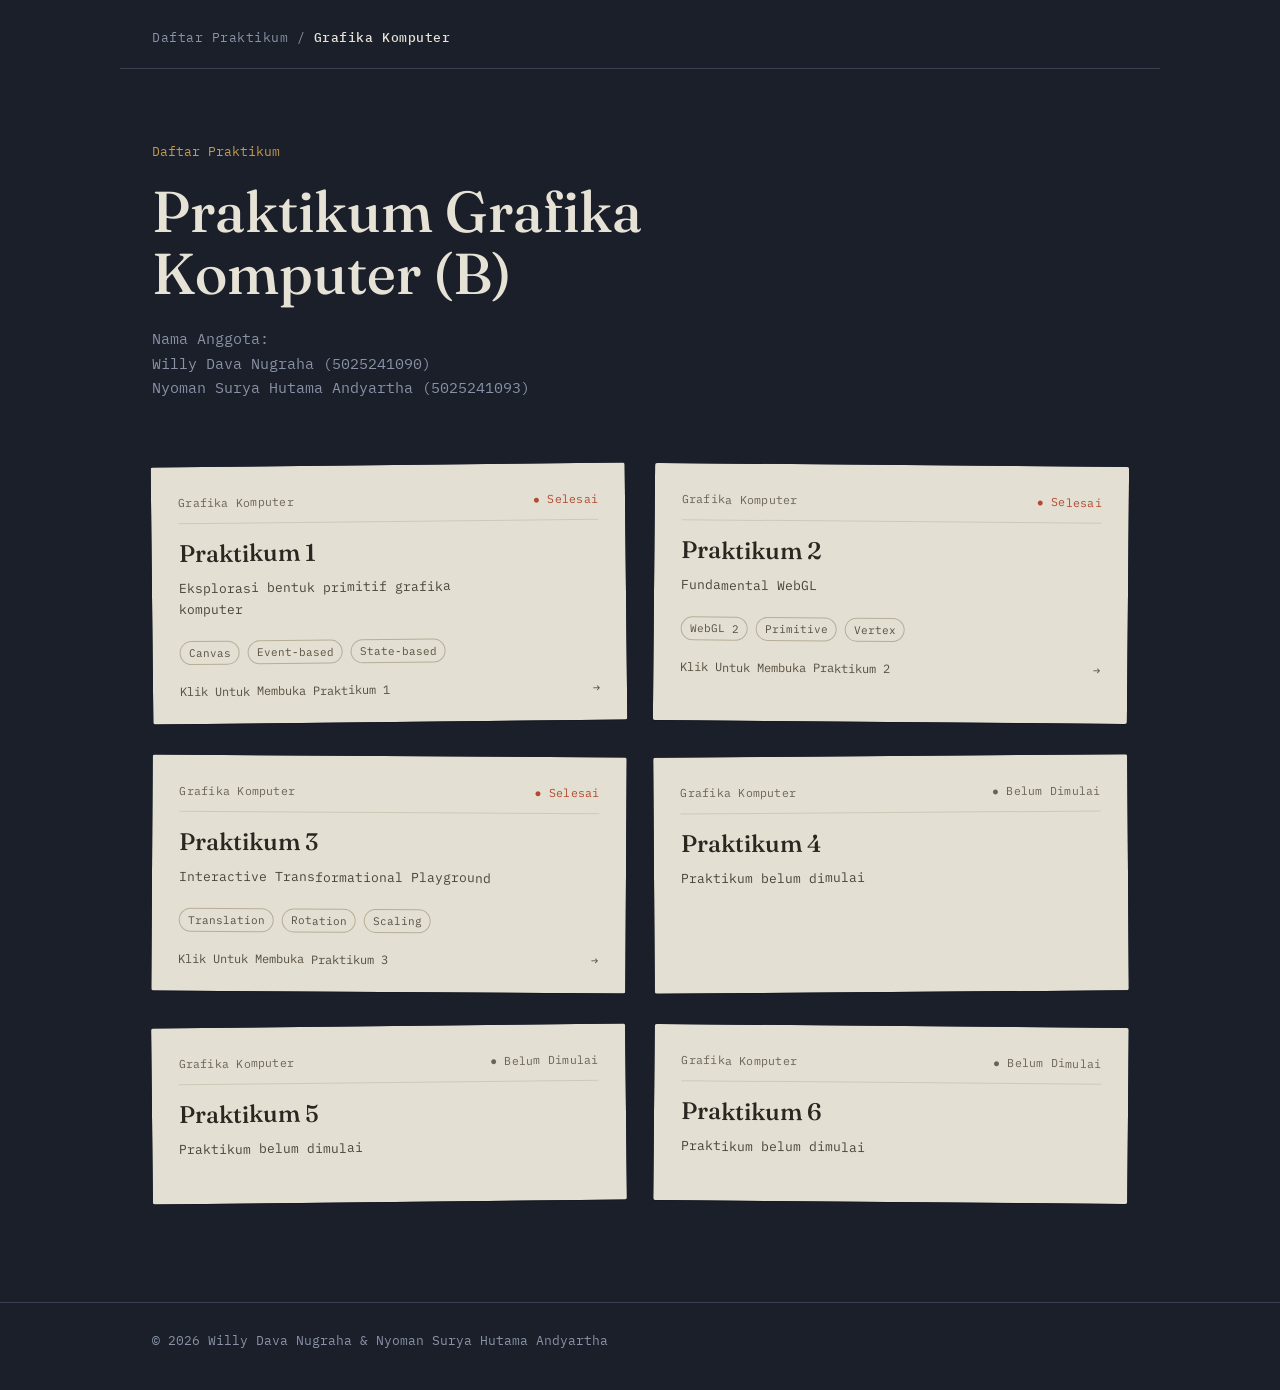
==== index.html @ b156f0ed "Update index.html" ====
<!DOCTYPE html>
<html lang="en">
<head>
<meta charset="UTF-8">
<meta name="viewport" content="width=device-width, initial-scale=1.0">
<title>Praktikum Grafika Komputer (B)</title>
<meta name="description" content="A catalog of things I've built.">
<link rel="stylesheet" href="style.css">
</head>
<body>

<header class="site-header">
  <div class="shell">
    <!-- EDIT: your name -->
    <a href="index.html" class="wordmark">Daftar Praktikum / <strong>Grafika Komputer</strong></a>
    <!-- <nav class="site-nav">
      <a href="mailto:you@example.com">Email</a>
      <a href="https://github.com/terainfinits" target="_blank" rel="noopener">GitHub</a>
    </nav> -->
  </div>
</header>

<main>
  <section class="hero">
    <div class="shell">
      <p class="kicker">Daftar Praktikum</p>
      <!-- EDIT: headline + intro copy -->
      <h1>Praktikum Grafika Komputer (B)</h1>
      <p>Nama Anggota:</p>
      <p>Willy Dava Nugraha (5025241090)</p>
      <p>Nyoman Surya Hutama Andyartha (5025241093)</p>
    </div>
  </section>

  <section class="catalog">
    <div class="shell catalog-grid">

      <a class="card" href="praktikum1/index.html">
        <div class="card-top">
          <span>Grafika Komputer</span>
          <span class="status">● Selesai</span>
        </div>
        <h2>Praktikum 1</h2>
        <p>Eksplorasi bentuk primitif grafika komputer</p>
        <div class="card-tags">
          <span>Canvas</span>
          <span>Event-based</span>
          <span>State-based</span>
        </div>
        <div class="card-open">
          <span>Klik Untuk Membuka Praktikum 1</span>
          <span class="arrow">→</span>
        </div>
      </a>

      <a class="card" href="praktikum2/index.html">
        <div class="card-top">
          <span>Grafika Komputer</span>
          <span class="status">● Selesai</span>
        </div>
        <h2>Praktikum 2</h2>
        <p>Fundamental WebGL</p>
        <div class="card-tags">
          <span>WebGL 2</span>
          <span>Primitive</span>
          <span>Vertex</span>
        </div>
        <div class="card-open">
          <span>Klik Untuk Membuka Praktikum 2</span>
          <span class="arrow">→</span>
        </div>
      </a>

      <a class="card" href="praktikum3/index.html">
        <div class="card-top">
          <span>Grafika Komputer</span>
          <span class="status">● Selesai</span>
        </div>
        <h2>Praktikum 3</h2>
        <p>Interactive Transformational Playground</p>
        <div class="card-tags">
          <span>Translation</span>
          <span>Rotation</span>
          <span>Scaling</span>
        </div>
        <div class="card-open">
          <span>Klik Untuk Membuka Praktikum 3</span>
          <span class="arrow">→</span>
        </div>
      </a>

      <a class="card" href="project-4.html">
        <div class="card-top">
          <span>Grafika Komputer</span>
          <span class="mono">● Belum Dimulai</span>
        </div>
        <h2>Praktikum 4</h2>
        <p>Praktikum belum dimulai</p>
        <!-- <div class="card-tags">
          <span>WebGL</span>
          <span>Rust/WASM</span>
          <span>2024</span>
        </div>
        <div class="card-open">
          <span>open file</span>
          <span class="arrow">→</span>
        </div> -->
      </a>

      <a class="card" href="project-4.html">
        <div class="card-top">
          <span>Grafika Komputer</span>
          <span class="mono">● Belum Dimulai</span>
        </div>
        <h2>Praktikum 5</h2>
        <p>Praktikum belum dimulai</p>
        <!-- <div class="card-tags">
          <span>WebGL</span>
          <span>Rust/WASM</span>
          <span>2024</span>
        </div>
        <div class="card-open">
          <span>open file</span>
          <span class="arrow">→</span>
        </div> -->
      </a>

      <a class="card" href="project-4.html">
        <div class="card-top">
          <span>Grafika Komputer</span>
          <span class="mono">● Belum Dimulai</span>
        </div>
        <h2>Praktikum 6</h2>
        <p>Praktikum belum dimulai</p>
        <!-- <div class="card-tags">
          <span>WebGL</span>
          <span>Rust/WASM</span>
          <span>2024</span>
        </div>
        <div class="card-open">
          <span>open file</span>
          <span class="arrow">→</span>
        </div> -->
      </a>

    </div>
  </section>
</main>

<footer class="site-footer">
  <div class="shell">
    <span>© 2026 Willy Dava Nugraha & Nyoman Surya Hutama Andyartha</span>
    <!-- <nav>
      <a href="mailto:you@example.com">Email</a>
      <a href="https://github.com/yourname" target="_blank" rel="noopener">GitHub</a>
      <a href="https://linkedin.com/in/yourname" target="_blank" rel="noopener">LinkedIn</a>
    </nav> -->
  </div>
</footer>

</body>
</html>
---- style.css ----
/* ================================================
   THE ARCHIVE — shared stylesheet
   Edit the tokens below to reskin the whole site.
   ================================================ */

@import url('https://fonts.googleapis.com/css2?family=Fraunces:opsz,wght@9..144,400;9..144,500;9..144,600&family=IBM+Plex+Mono:wght@400;500&display=swap');

:root {
  --ink: #1b1f2a;
  --ink-soft: #262b38;
  --ink-line: #3a4051;
  --paper: #e3dfd2;
  --paper-light: #edeae0;
  --brass: #c39a4f;
  --rust: #b3492f;
  --text-on-ink: #e6e2d6;
  --text-muted: #8992a6;
  --text-ink-body: #2a2620;
  --radius-card: 2px;
  --max-width: 1040px;
}

* {
  box-sizing: border-box;
}

html {
  color-scheme: dark;
}

body {
  margin: 0;
  background: var(--ink);
  color: var(--text-on-ink);
  font-family: 'Fraunces', Georgia, 'Times New Roman', serif;
  -webkit-font-smoothing: antialiased;
  line-height: 1.5;
}

.mono {
  font-family: 'IBM Plex Mono', 'Courier New', monospace;
}

a {
  color: inherit;
}

img {
  max-width: 100%;
  display: block;
}

/* ---------- layout shell ---------- */

.shell {
  max-width: var(--max-width);
  margin: 0 auto;
  padding: 0 32px;
}

.site-header {
  padding: 28px 0 0;
}

.site-header .shell {
  display: flex;
  align-items: baseline;
  justify-content: space-between;
  gap: 24px;
  border-bottom: 1px solid var(--ink-line);
  padding-bottom: 20px;
}

.wordmark {
  font-family: 'IBM Plex Mono', monospace;
  font-size: 13px;
  letter-spacing: 0.04em;
  color: var(--text-muted);
  text-decoration: none;
}

.wordmark strong {
  color: var(--text-on-ink);
  font-weight: 500;
}

.site-nav {
  display: flex;
  gap: 20px;
  font-family: 'IBM Plex Mono', monospace;
  font-size: 13px;
}

.site-nav a {
  text-decoration: none;
  color: var(--text-muted);
  border-bottom: 1px solid transparent;
  padding-bottom: 2px;
  transition: color 0.15s ease, border-color 0.15s ease;
}

.site-nav a:hover,
.site-nav a:focus-visible {
  color: var(--brass);
  border-color: var(--brass);
}

/* ---------- hero ---------- */

.hero {
  padding: 72px 0 56px;
}

.hero .kicker {
  font-family: 'IBM Plex Mono', monospace;
  font-size: 13px;
  color: var(--brass);
  margin: 0 0 18px;
}

.hero h1 {
  font-size: clamp(2.4rem, 5vw, 3.6rem);
  font-weight: 500;
  line-height: 1.08;
  margin: 0 0 22px;
  max-width: 14ch;
  color: var(--text-on-ink);
}

.hero p {
  max-width: 52ch;
  color: var(--text-muted);
  font-family: 'IBM Plex Mono', monospace;
  font-size: 14.5px;
  line-height: 1.7;
  margin: 0;
}

/* ---------- card grid ---------- */

.catalog {
  padding: 8px 0 100px;
}

.catalog-grid {
  display: grid;
  grid-template-columns: repeat(2, 1fr);
  gap: 34px 28px;
}

.card {
  position: relative;
  display: block;
  background: var(--paper);
  color: var(--text-ink-body);
  text-decoration: none;
  padding: 26px 26px 22px;
  border-radius: var(--radius-card);
  border: 1px solid transparent;
  transform: rotate(var(--tilt, 0deg));
  transition: transform 0.2s ease, border-color 0.2s ease, box-shadow 0.2s ease;
  box-shadow: 0 1px 0 rgba(0, 0, 0, 0.2);
}

.catalog-grid .card:nth-child(4n+1) { --tilt: -0.6deg; }
.catalog-grid .card:nth-child(4n+2) { --tilt: 0.5deg; }
.catalog-grid .card:nth-child(4n+3) { --tilt: 0.35deg; }
.catalog-grid .card:nth-child(4n+4) { --tilt: -0.4deg; }

.card:hover,
.card:focus-visible {
  transform: rotate(0deg) translateY(-3px);
  border-color: var(--brass);
  box-shadow: 0 14px 24px rgba(0, 0, 0, 0.28);
  outline: none;
}

.card-top {
  display: flex;
  justify-content: space-between;
  align-items: baseline;
  font-family: 'IBM Plex Mono', monospace;
  font-size: 11.5px;
  letter-spacing: 0.02em;
  color: #6b6252;
  border-bottom: 1px solid #cfc9b8;
  padding-bottom: 12px;
  margin-bottom: 16px;
}

.card-top .status {
  color: var(--rust);
}

.card h2 {
  font-size: 1.5rem;
  font-weight: 500;
  margin: 0 0 10px;
  line-height: 1.2;
}

.card p {
  font-family: 'IBM Plex Mono', monospace;
  font-size: 13px;
  line-height: 1.6;
  color: #4a4436;
  margin: 0 0 20px;
  max-width: 42ch;
}

.card-tags {
  display: flex;
  flex-wrap: wrap;
  gap: 8px;
  margin-bottom: 18px;
}

.card-tags span {
  font-family: 'IBM Plex Mono', monospace;
  font-size: 11px;
  padding: 3px 8px;
  border: 1px solid #b7ae97;
  border-radius: 999px;
  color: #574f3f;
}

.card-open {
  display: flex;
  align-items: center;
  justify-content: space-between;
  font-family: 'IBM Plex Mono', monospace;
  font-size: 12px;
  color: #574f3f;
}

.card-open .arrow {
  transition: transform 0.15s ease;
}

.card:hover .card-open .arrow,
.card:focus-visible .card-open .arrow {
  transform: translateX(4px);
}

/* ---------- footer ---------- */

.site-footer {
  border-top: 1px solid var(--ink-line);
  padding: 28px 0 40px;
}

.site-footer .shell {
  display: flex;
  flex-wrap: wrap;
  gap: 18px;
  align-items: center;
  justify-content: space-between;
  font-family: 'IBM Plex Mono', monospace;
  font-size: 12.5px;
  color: var(--text-muted);
}

.site-footer nav {
  display: flex;
  gap: 18px;
}

.site-footer a {
  color: var(--text-muted);
  text-decoration: none;
  border-bottom: 1px solid transparent;
}

.site-footer a:hover,
.site-footer a:focus-visible {
  color: var(--brass);
  border-color: var(--brass);
}

/* ---------- project detail page ---------- */

.detail-header {
  padding: 40px 0 0;
}

.back-link {
  font-family: 'IBM Plex Mono', monospace;
  font-size: 13px;
  color: var(--text-muted);
  text-decoration: none;
  display: inline-flex;
  align-items: center;
  gap: 8px;
  border-bottom: 1px solid transparent;
}

.back-link:hover,
.back-link:focus-visible {
  color: var(--brass);
  border-color: var(--brass);
}

.detail-hero {
  padding: 40px 0 30px;
  border-bottom: 1px solid var(--ink-line);
}

.detail-meta {
  display: flex;
  flex-wrap: wrap;
  gap: 20px;
  font-family: 'IBM Plex Mono', monospace;
  font-size: 12px;
  color: var(--brass);
  margin-bottom: 16px;
}

.detail-hero h1 {
  font-size: clamp(2.2rem, 5vw, 3.2rem);
  font-weight: 500;
  line-height: 1.1;
  margin: 0 0 18px;
  max-width: 18ch;
}

.detail-hero .dek {
  font-family: 'IBM Plex Mono', monospace;
  font-size: 14.5px;
  color: var(--text-muted);
  max-width: 56ch;
  line-height: 1.7;
  margin: 0;
}

.detail-body {
  padding: 48px 0 100px;
  display: grid;
  grid-template-columns: minmax(0, 2fr) minmax(0, 1fr);
  gap: 56px;
}

.detail-body h2 {
  font-size: 1.3rem;
  font-weight: 500;
  color: var(--text-on-ink);
  margin: 0 0 14px;
}

.detail-body p {
  color: var(--text-muted);
  font-family: 'IBM Plex Mono', monospace;
  font-size: 14px;
  line-height: 1.75;
  margin: 0 0 22px;
  max-width: 62ch;
}

.placeholder-figure {
  border: 1px dashed var(--ink-line);
  border-radius: var(--radius-card);
  padding: 60px 20px;
  text-align: center;
  font-family: 'IBM Plex Mono', monospace;
  font-size: 12px;
  color: var(--text-muted);
  margin-bottom: 26px;
}

.side-panel {
  border-left: 1px solid var(--ink-line);
  padding-left: 32px;
}

.side-panel dl {
  margin: 0 0 30px;
}

.side-panel dt {
  font-family: 'IBM Plex Mono', monospace;
  font-size: 11px;
  color: var(--brass);
  margin-bottom: 4px;
}

.side-panel dd {
  margin: 0 0 18px;
  font-family: 'IBM Plex Mono', monospace;
  font-size: 13px;
  color: var(--text-on-ink);
}

.side-panel a.ext-link {
  display: inline-block;
  margin-top: 4px;
  font-family: 'IBM Plex Mono', monospace;
  font-size: 13px;
  color: var(--text-on-ink);
  text-decoration: none;
  border-bottom: 1px solid var(--brass);
}

/* ---------- responsive ---------- */

@media (max-width: 780px) {
  .catalog-grid {
    grid-template-columns: 1fr;
  }
  .detail-body {
    grid-template-columns: 1fr;
  }
  .side-panel {
    border-left: none;
    border-top: 1px solid var(--ink-line);
    padding-left: 0;
    padding-top: 28px;
  }
}

@media (prefers-reduced-motion: reduce) {
  * {
    transition: none !important;
  }
}
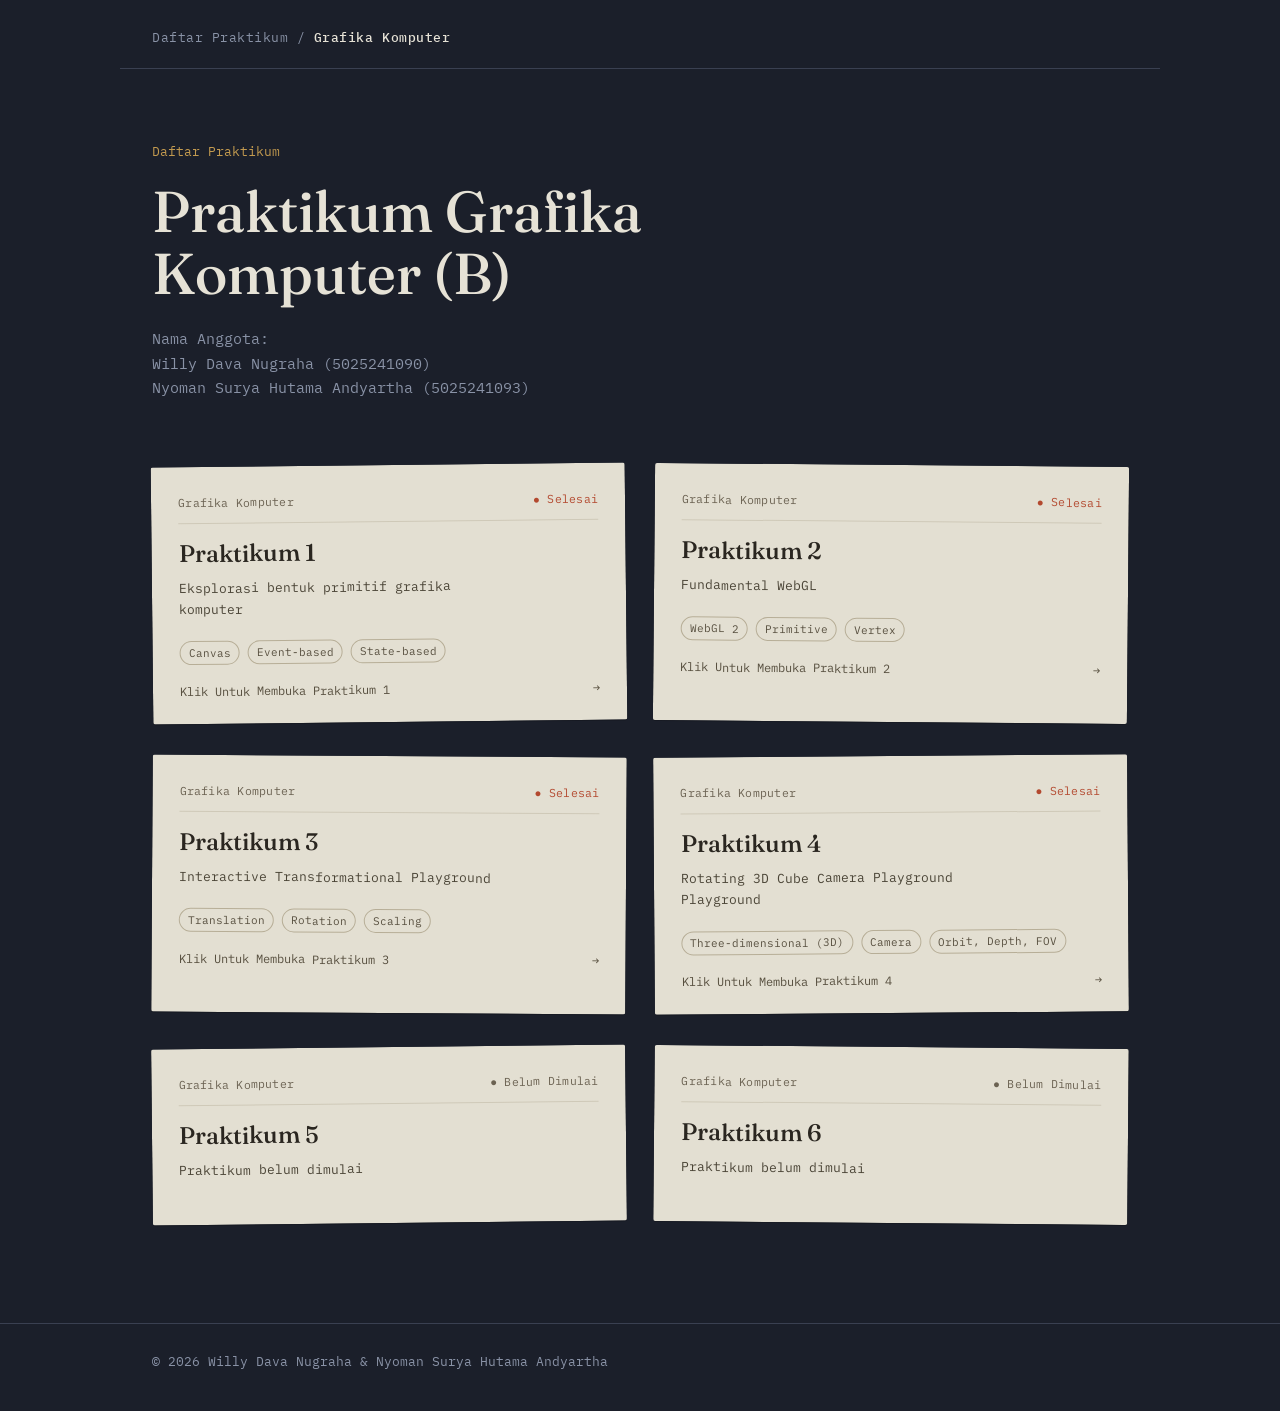
==== commit 2f758f3a: "add praktikum4 link to main page" ====
--- a/index.html
+++ b/index.html
@@ -89,22 +89,22 @@
         </div>
       </a>
 
-      <a class="card" href="project-4.html">
+      <a class="card" href="praktikum4/index.html">
         <div class="card-top">
           <span>Grafika Komputer</span>
-          <span class="mono">● Belum Dimulai</span>
+          <span class="status">● Selesai</span>
         </div>
         <h2>Praktikum 4</h2>
-        <p>Praktikum belum dimulai</p>
-        <!-- <div class="card-tags">
-          <span>WebGL</span>
-          <span>Rust/WASM</span>
-          <span>2024</span>
+        <p>Rotating 3D Cube Camera Playground Playground</p>
+        <div class="card-tags">
+          <span>Three-dimensional (3D)</span>
+          <span>Camera</span>
+          <span>Orbit, Depth, FOV</span>
         </div>
         <div class="card-open">
-          <span>open file</span>
+          <span>Klik Untuk Membuka Praktikum 4</span>
           <span class="arrow">→</span>
-        </div> -->
+        </div>
       </a>
 
       <a class="card" href="project-4.html">
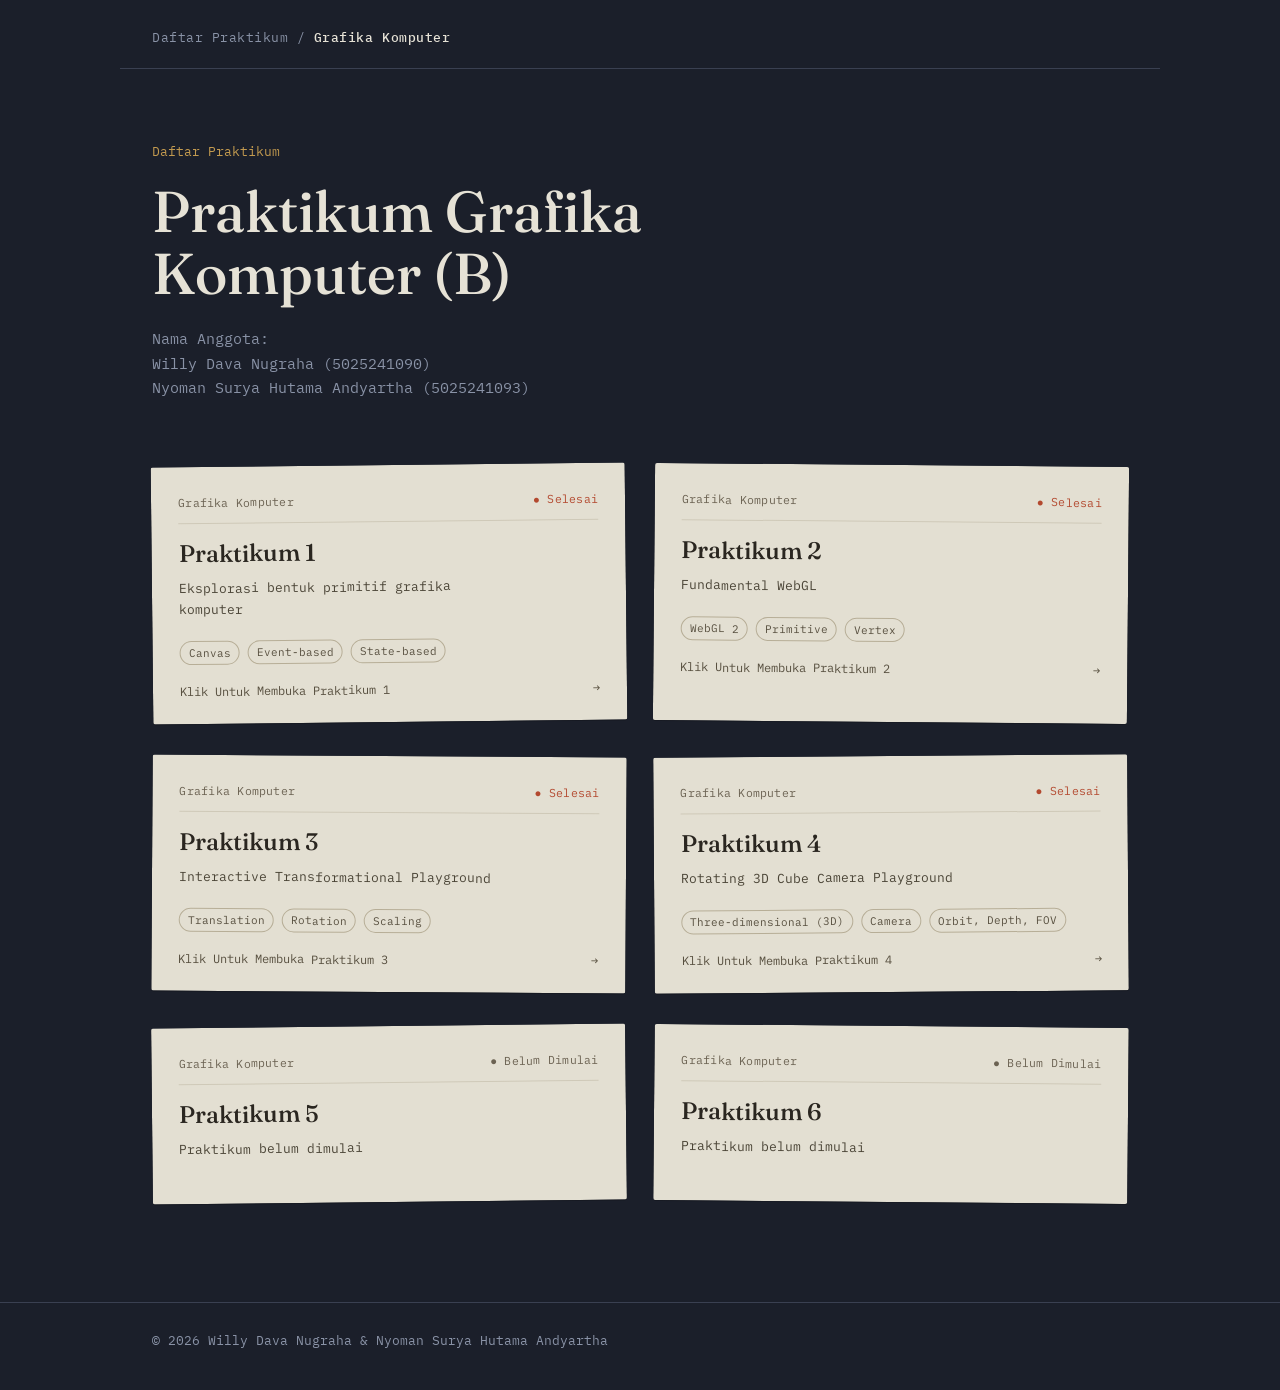
==== commit 2ae9b630: "fix some ui mistakes" ====
--- a/index.html
+++ b/index.html
@@ -95,7 +95,7 @@
           <span class="status">● Selesai</span>
         </div>
         <h2>Praktikum 4</h2>
-        <p>Rotating 3D Cube Camera Playground Playground</p>
+        <p>Rotating 3D Cube Camera Playground</p>
         <div class="card-tags">
           <span>Three-dimensional (3D)</span>
           <span>Camera</span>
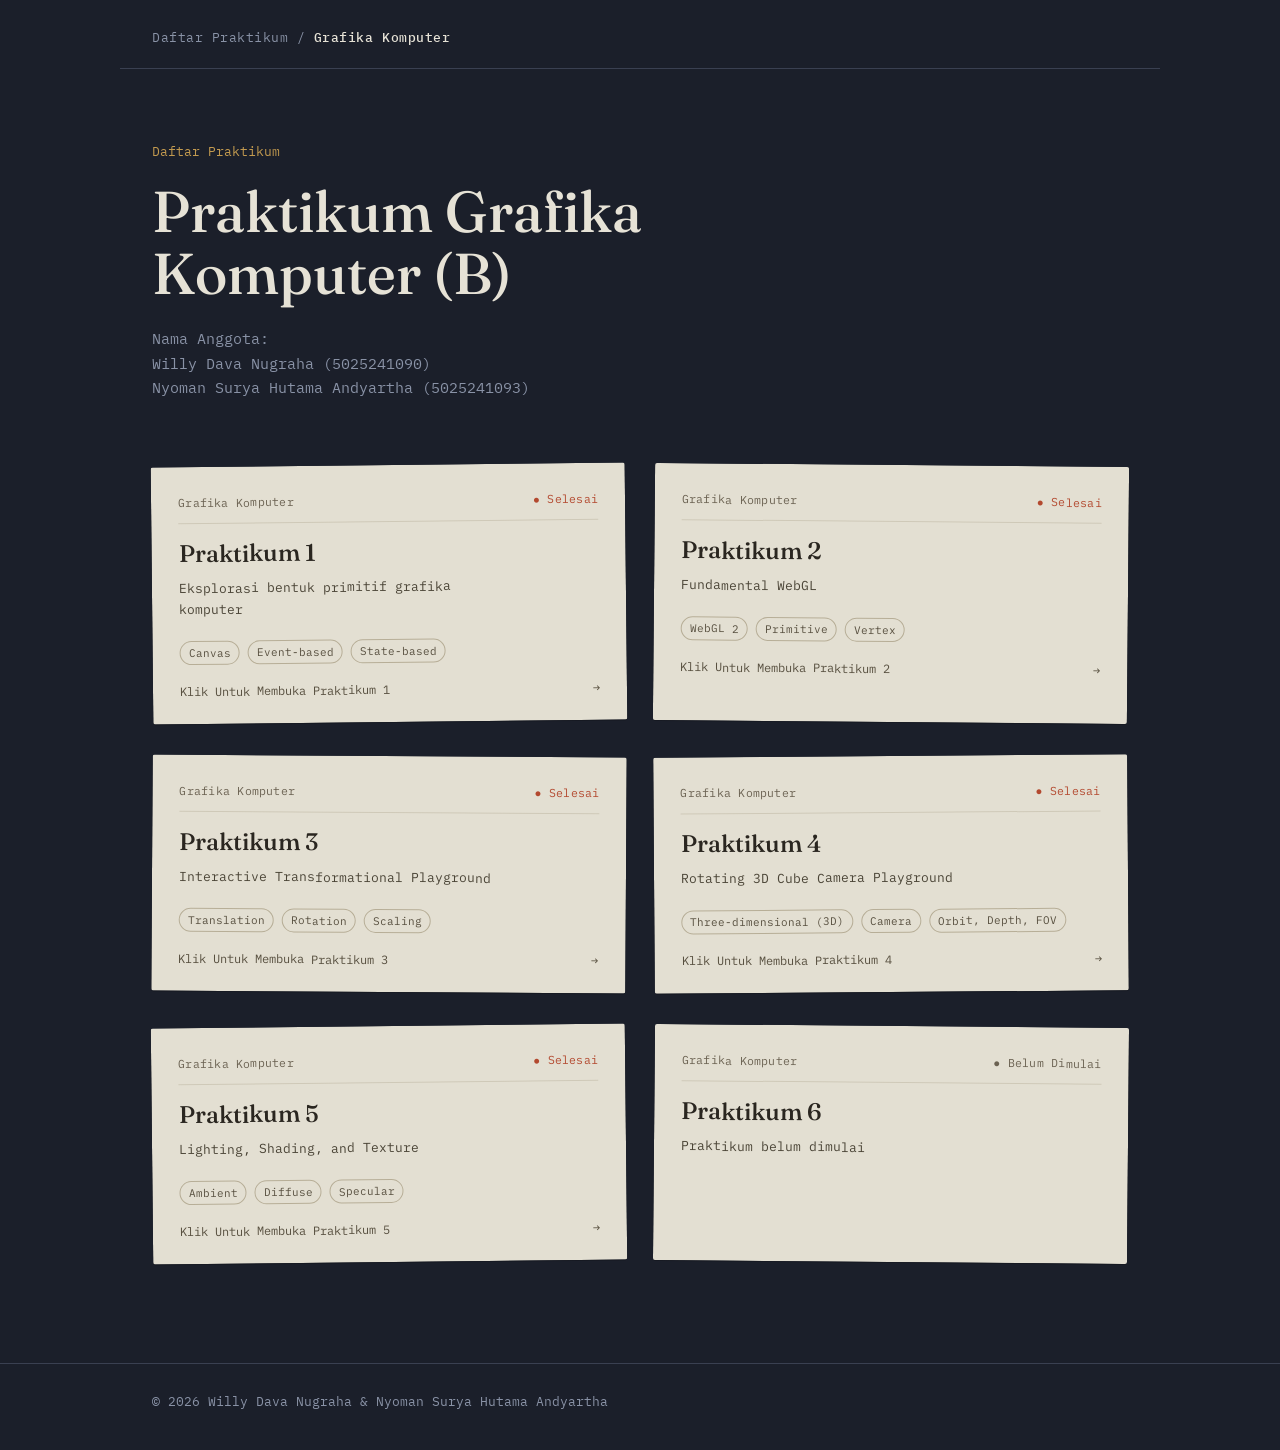
==== commit a78d4626: "index landing page add praktikum5" ====
--- a/index.html
+++ b/index.html
@@ -53,6 +53,24 @@
         </div>
       </a>
 
+      <!-- <a class="card" href="praktikum2/index.html">
+        <div class="card-top">
+          <span>Grafika Komputer</span>
+          <span class="status">● Selesai</span>
+        </div>
+        <h2>Praktikum 2</h2>
+        <p>Fundamental WebGL</p>
+        <div class="card-tags">
+          <span>WebGL 2</span>
+          <span>Primitive</span>
+          <span>Vertex</span>
+        </div>
+        <div class="card-open">
+          <span>Klik Untuk Membuka Praktikum 2</span>
+          <span class="arrow">→</span>
+        </div>
+      </a> -->
+
       <a class="card" href="praktikum2/index.html">
         <div class="card-top">
           <span>Grafika Komputer</span>
@@ -107,22 +125,22 @@
         </div>
       </a>
 
-      <a class="card" href="project-4.html">
+      <a class="card" href="praktikum5/index.html">
         <div class="card-top">
           <span>Grafika Komputer</span>
-          <span class="mono">● Belum Dimulai</span>
+          <span class="status">● Selesai</span>
         </div>
         <h2>Praktikum 5</h2>
-        <p>Praktikum belum dimulai</p>
-        <!-- <div class="card-tags">
-          <span>WebGL</span>
-          <span>Rust/WASM</span>
-          <span>2024</span>
+        <p>Lighting, Shading, and Texture</p>
+        <div class="card-tags">
+          <span>Ambient</span>
+          <span>Diffuse</span>
+          <span>Specular</span>
         </div>
         <div class="card-open">
-          <span>open file</span>
+          <span>Klik Untuk Membuka Praktikum 5</span>
           <span class="arrow">→</span>
-        </div> -->
+        </div>
       </a>
 
       <a class="card" href="project-4.html">
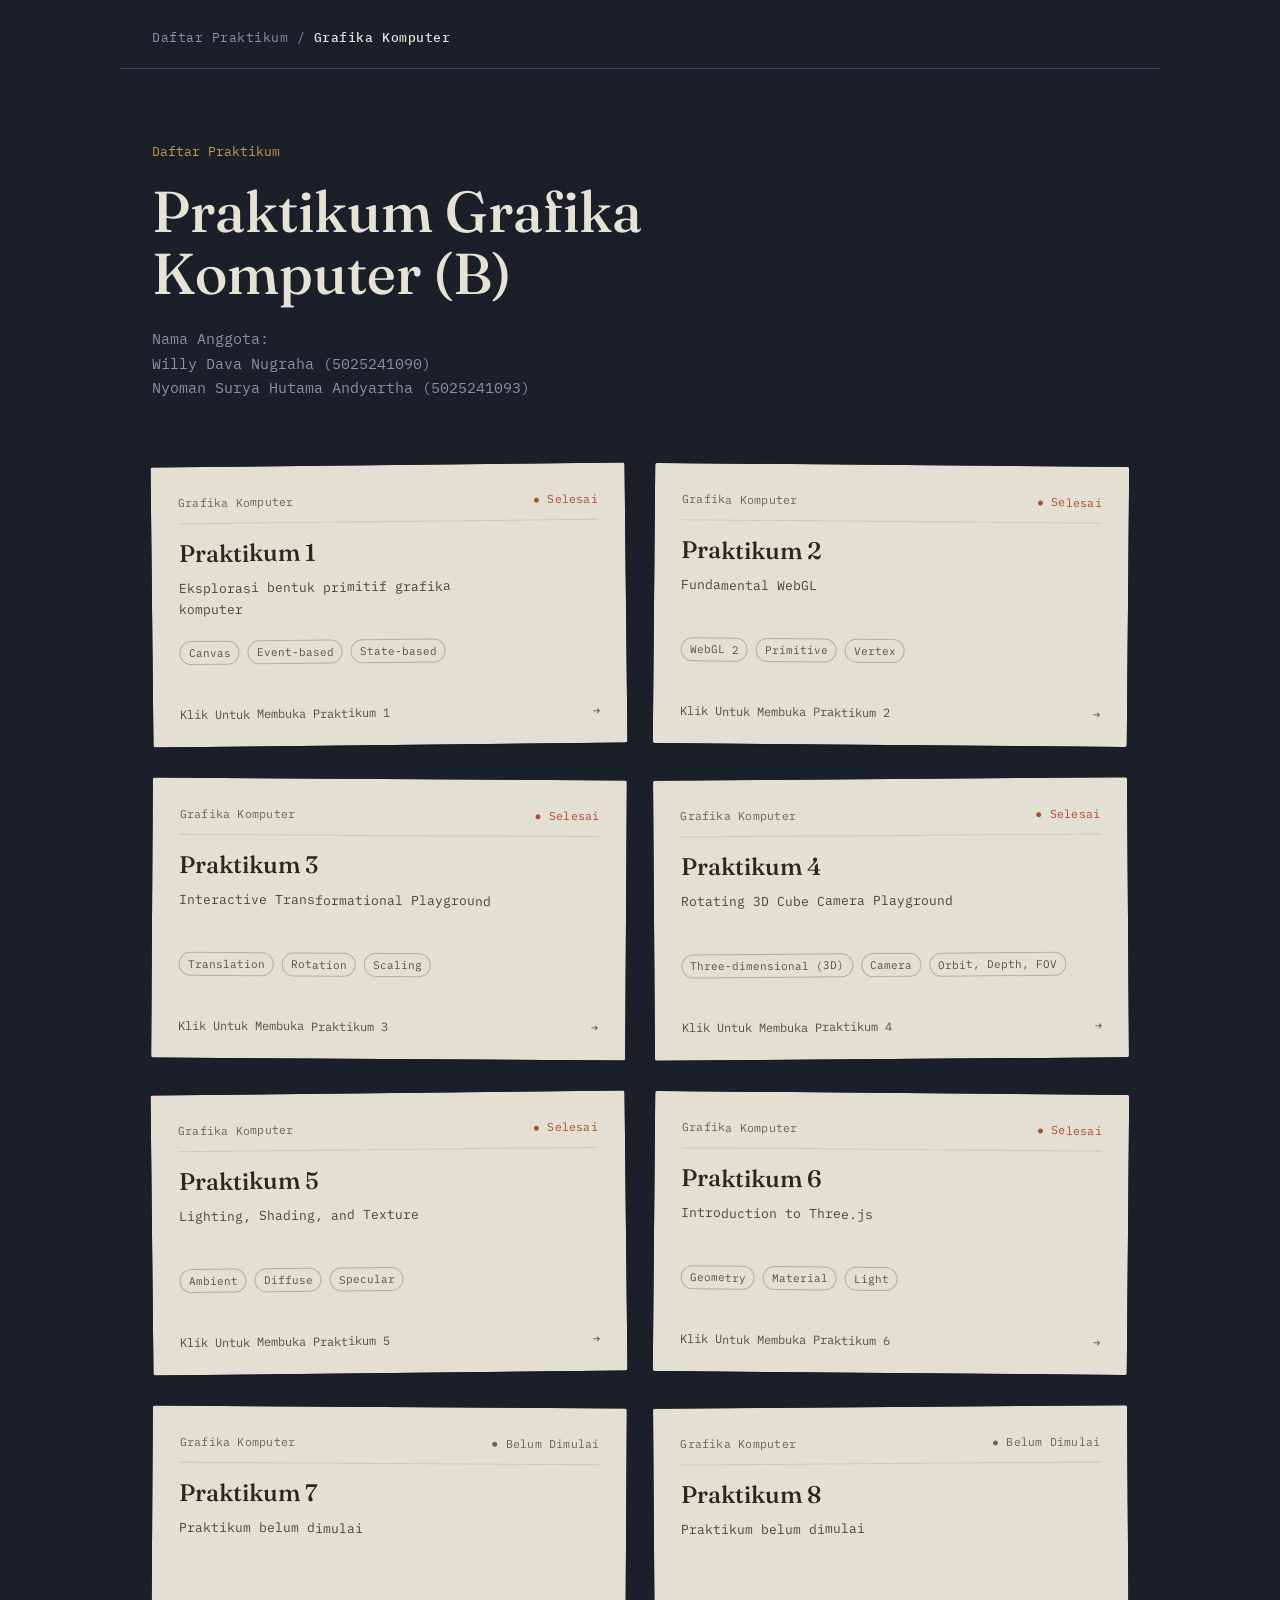
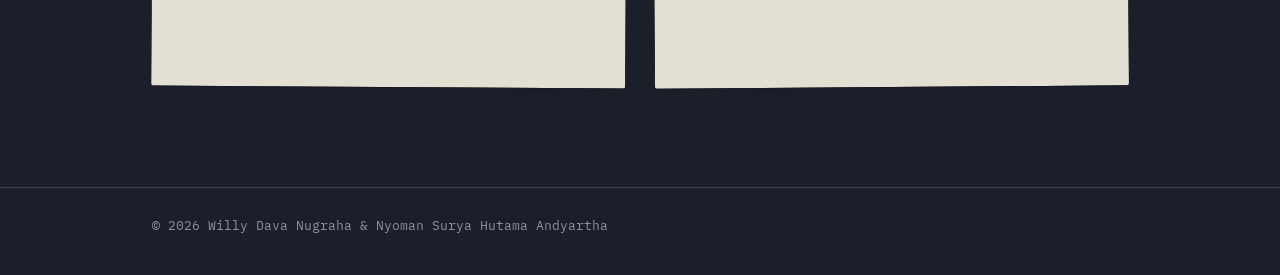
==== commit 9c921052: "praktikum 6" ====
--- a/index.html
+++ b/index.html
@@ -143,22 +143,40 @@
         </div>
       </a>
 
+      <a class="card" href="praktikum5/index.html">
+        <div class="card-top">
+          <span>Grafika Komputer</span>
+          <span class="status">● Selesai</span>
+        </div>
+        <h2>Praktikum 6</h2>
+        <p>Introduction to Three.js</p>
+        <div class="card-tags">
+          <span>Geometry</span>
+          <span>Material</span>
+          <span>Light</span>
+        </div>
+        <div class="card-open">
+          <span>Klik Untuk Membuka Praktikum 6</span>
+          <span class="arrow">→</span>
+        </div>
+      </a>
+
       <a class="card" href="project-4.html">
         <div class="card-top">
           <span>Grafika Komputer</span>
           <span class="mono">● Belum Dimulai</span>
         </div>
-        <h2>Praktikum 6</h2>
+        <h2>Praktikum 7</h2>
         <p>Praktikum belum dimulai</p>
-        <!-- <div class="card-tags">
-          <span>WebGL</span>
-          <span>Rust/WASM</span>
-          <span>2024</span>
+      </a>
+
+      <a class="card" href="project-4.html">
+        <div class="card-top">
+          <span>Grafika Komputer</span>
+          <span class="mono">● Belum Dimulai</span>
         </div>
-        <div class="card-open">
-          <span>open file</span>
-          <span class="arrow">→</span>
-        </div> -->
+        <h2>Praktikum 8</h2>
+        <p>Praktikum belum dimulai</p>
       </a>
 
     </div>
--- a/style.css
+++ b/style.css
@@ -150,7 +150,10 @@
 
 .card {
   position: relative;
-  display: block;
+  display: flex;
+  flex-direction: column;
+  min-height: 280px;
+
   background: var(--paper);
   color: var(--text-ink-body);
   text-decoration: none;
@@ -162,6 +165,20 @@
   box-shadow: 0 1px 0 rgba(0, 0, 0, 0.2);
 }
 
+/* .card {
+  position: relative;
+  display: block;
+  background: var(--paper);
+  color: var(--text-ink-body);
+  text-decoration: none;
+  padding: 26px 26px 22px;
+  border-radius: var(--radius-card);
+  border: 1px solid transparent;
+  transform: rotate(var(--tilt, 0deg));
+  transition: transform 0.2s ease, border-color 0.2s ease, box-shadow 0.2s ease;
+  box-shadow: 0 1px 0 rgba(0, 0, 0, 0.2);
+} */
+
 .catalog-grid .card:nth-child(4n+1) { --tilt: -0.6deg; }
 .catalog-grid .card:nth-child(4n+2) { --tilt: 0.5deg; }
 .catalog-grid .card:nth-child(4n+3) { --tilt: 0.35deg; }
@@ -206,7 +223,18 @@
   color: #4a4436;
   margin: 0 0 20px;
   max-width: 42ch;
-}
+
+  min-height: 41.6px;
+}
+
+/* .card p {
+  font-family: 'IBM Plex Mono', monospace;
+  font-size: 13px;
+  line-height: 1.6;
+  color: #4a4436;
+  margin: 0 0 20px;
+  max-width: 42ch;
+} */
 
 .card-tags {
   display: flex;
@@ -214,6 +242,13 @@
   gap: 8px;
   margin-bottom: 18px;
 }
+
+/* .card-tags {
+  display: flex;
+  flex-wrap: wrap;
+  gap: 8px;
+  margin-bottom: 18px;
+} */
 
 .card-tags span {
   font-family: 'IBM Plex Mono', monospace;
@@ -225,6 +260,8 @@
 }
 
 .card-open {
+  margin-top: auto;
+
   display: flex;
   align-items: center;
   justify-content: space-between;
@@ -232,6 +269,15 @@
   font-size: 12px;
   color: #574f3f;
 }
+
+/* .card-open {
+  display: flex;
+  align-items: center;
+  justify-content: space-between;
+  font-family: 'IBM Plex Mono', monospace;
+  font-size: 12px;
+  color: #574f3f;
+} */
 
 .card-open .arrow {
   transition: transform 0.15s ease;
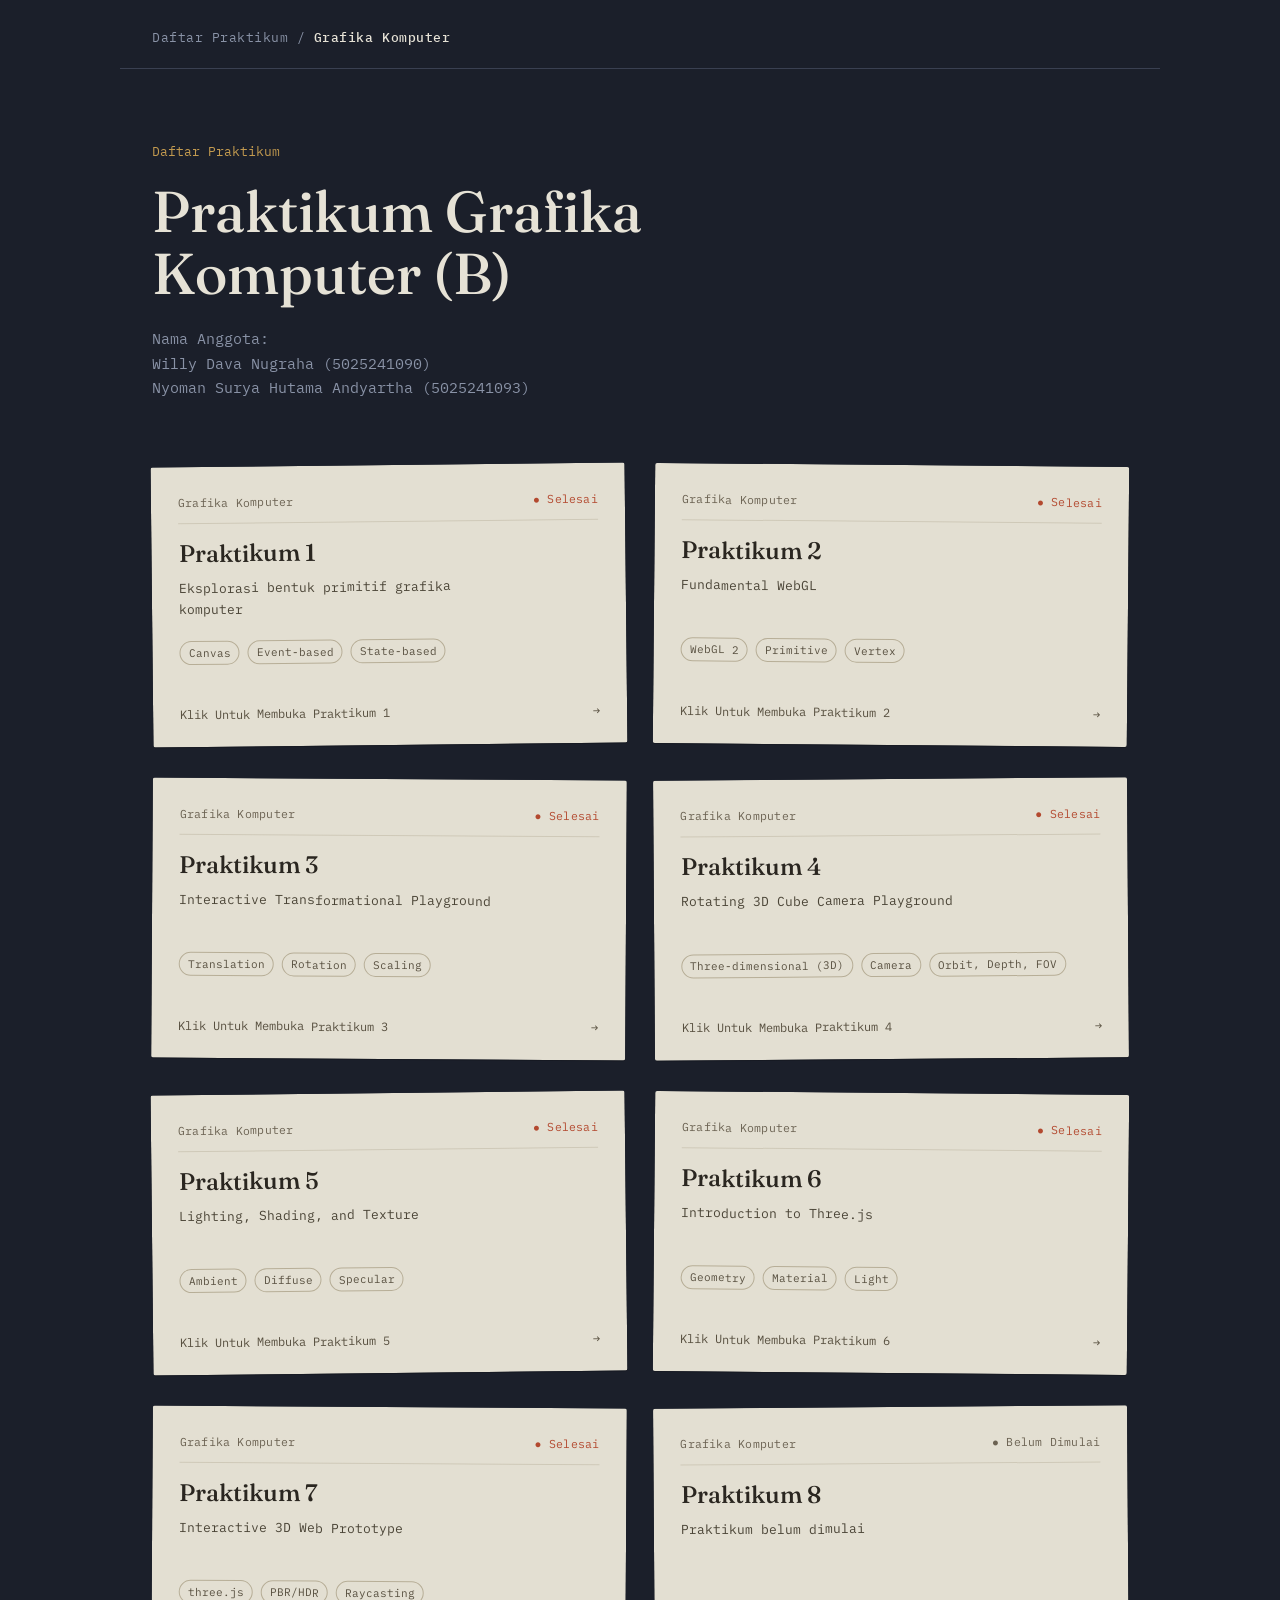
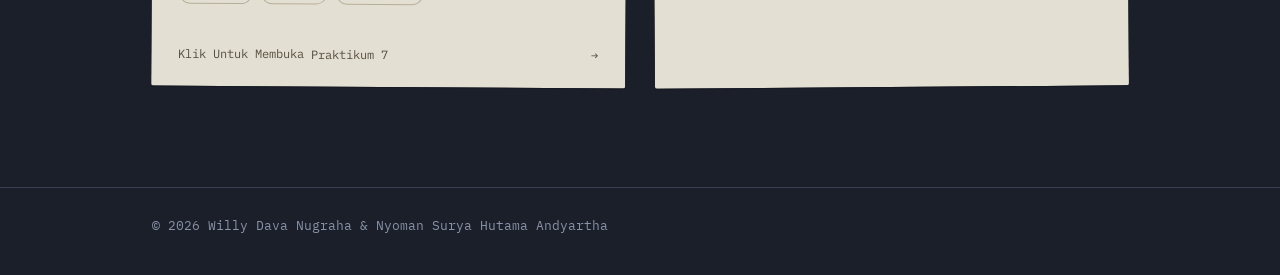
==== commit 43d71a1c: "add link to praktikum 7" ====
--- a/index.html
+++ b/index.html
@@ -143,7 +143,7 @@
         </div>
       </a>
 
-      <a class="card" href="praktikum5/index.html">
+      <a class="card" href="praktikum6/index.html">
         <div class="card-top">
           <span>Grafika Komputer</span>
           <span class="status">● Selesai</span>
@@ -161,13 +161,22 @@
         </div>
       </a>
 
-      <a class="card" href="project-4.html">
-        <div class="card-top">
-          <span>Grafika Komputer</span>
-          <span class="mono">● Belum Dimulai</span>
+      <a class="card" href="praktikum7/index.html">
+        <div class="card-top">
+          <span>Grafika Komputer</span>
+          <span class="status">● Selesai</span>
         </div>
         <h2>Praktikum 7</h2>
-        <p>Praktikum belum dimulai</p>
+        <p>Interactive 3D Web Prototype</p>
+        <div class="card-tags">
+          <span>three.js</span>
+          <span>PBR/HDR</span>
+          <span>Raycasting</span>
+        </div>
+        <div class="card-open">
+          <span>Klik Untuk Membuka Praktikum 7</span>
+          <span class="arrow">→</span>
+        </div>
       </a>
 
       <a class="card" href="project-4.html">
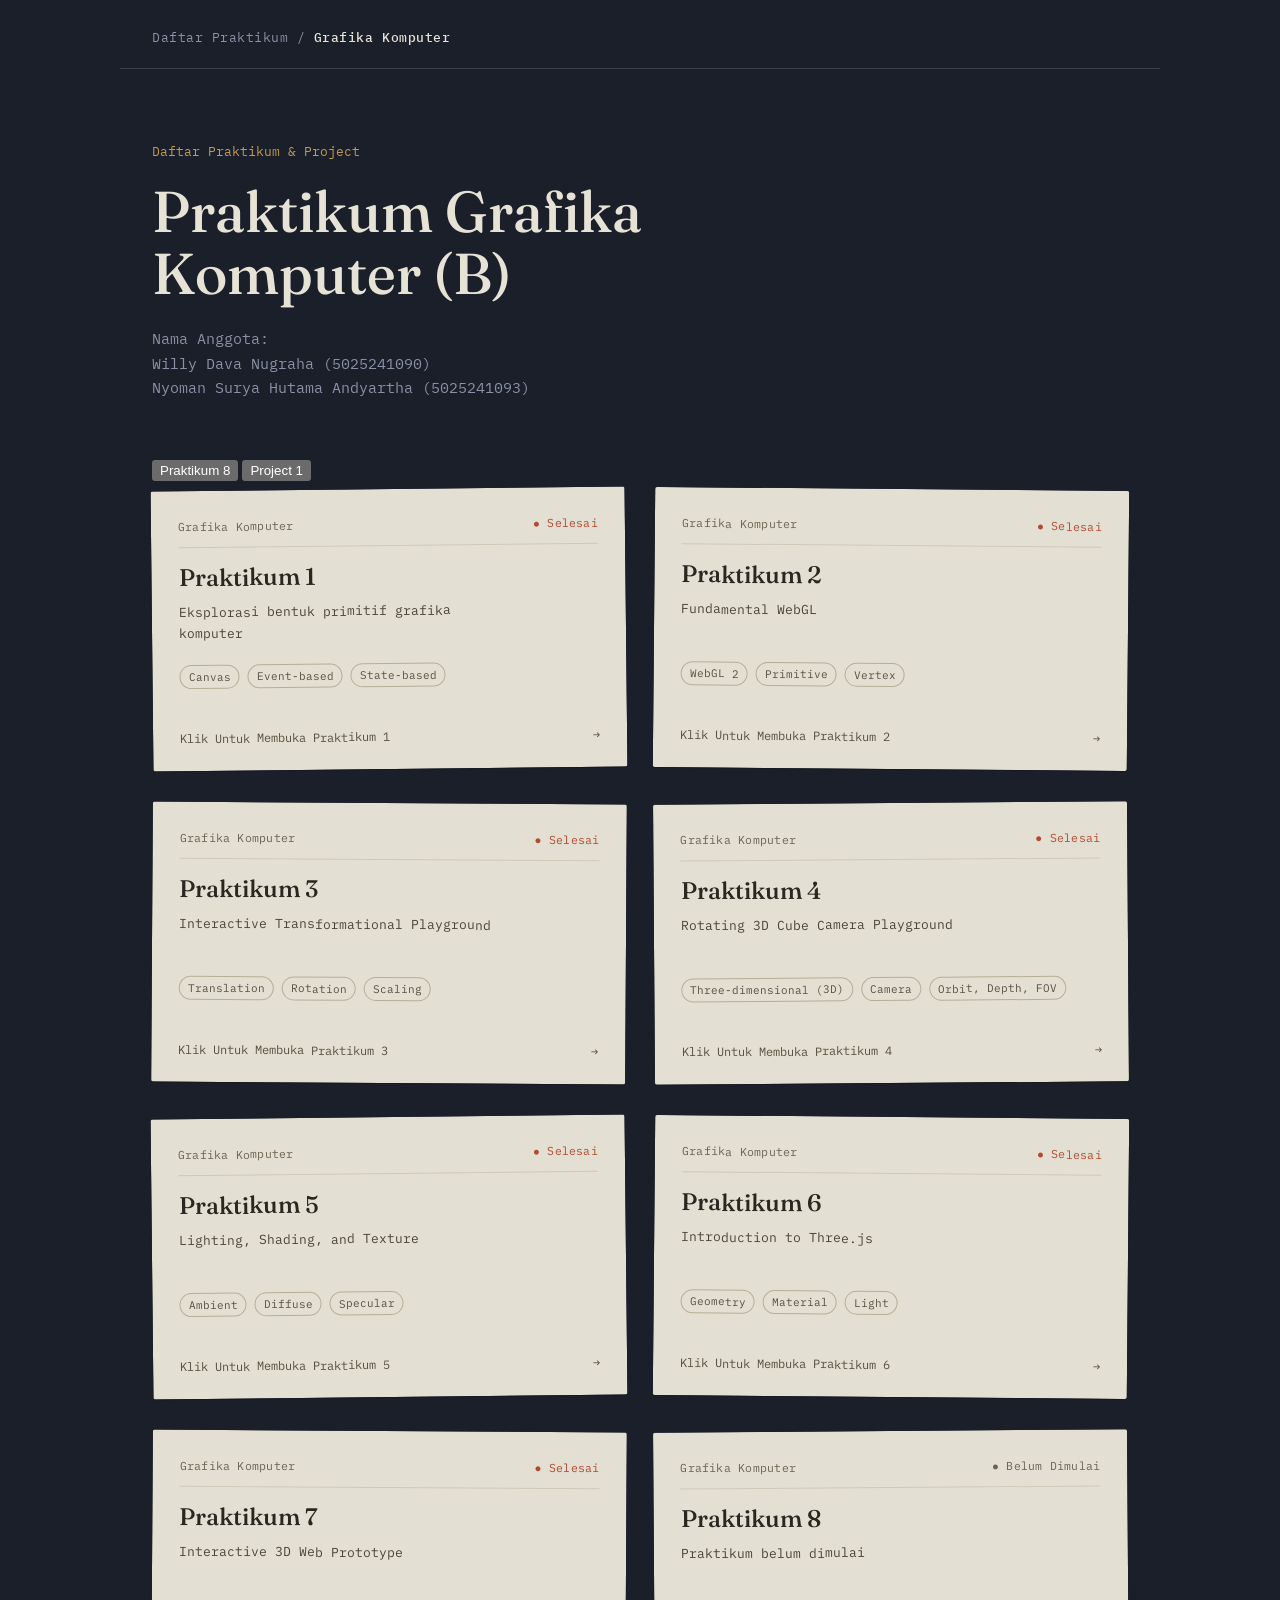
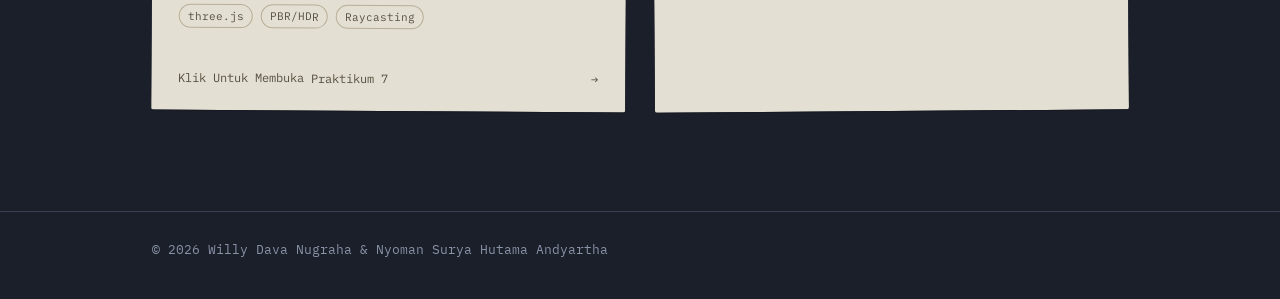
==== commit e5ad6300: "add tab and card for ETS Project" ====
--- a/index.html
+++ b/index.html
@@ -23,7 +23,7 @@
 <main>
   <section class="hero">
     <div class="shell">
-      <p class="kicker">Daftar Praktikum</p>
+      <p class="kicker">Daftar Praktikum &amp; Project</p>
       <!-- EDIT: headline + intro copy -->
       <h1>Praktikum Grafika Komputer (B)</h1>
       <p>Nama Anggota:</p>
@@ -32,7 +32,20 @@
     </div>
   </section>
 
-  <section class="catalog">
+  <!-- ---------- TABS ---------- -->
+  <div class="shell">
+    <div class="tabs" role="tablist" aria-label="Kategori">
+      <button class="tab" role="tab" id="tab-praktikum" aria-controls="panel-praktikum" aria-selected="true" data-tab="praktikum">
+        Praktikum <span class="tab-count">8</span>
+      </button>
+      <button class="tab" role="tab" id="tab-project" aria-controls="panel-project" aria-selected="false" tabindex="-1" data-tab="project">
+        Project <span class="tab-count">1</span>
+      </button>
+    </div>
+  </div>
+
+  <!-- ---------- PANEL: PRAKTIKUM ---------- -->
+  <section class="catalog" id="panel-praktikum" role="tabpanel" aria-labelledby="tab-praktikum">
     <div class="shell catalog-grid">
 
       <a class="card" href="praktikum1/index.html">
@@ -53,7 +66,7 @@
         </div>
       </a>
 
-      <!-- <a class="card" href="praktikum2/index.html">
+      <a class="card" href="praktikum2/index.html">
         <div class="card-top">
           <span>Grafika Komputer</span>
           <span class="status">● Selesai</span>
@@ -69,24 +82,6 @@
           <span>Klik Untuk Membuka Praktikum 2</span>
           <span class="arrow">→</span>
         </div>
-      </a> -->
-
-      <a class="card" href="praktikum2/index.html">
-        <div class="card-top">
-          <span>Grafika Komputer</span>
-          <span class="status">● Selesai</span>
-        </div>
-        <h2>Praktikum 2</h2>
-        <p>Fundamental WebGL</p>
-        <div class="card-tags">
-          <span>WebGL 2</span>
-          <span>Primitive</span>
-          <span>Vertex</span>
-        </div>
-        <div class="card-open">
-          <span>Klik Untuk Membuka Praktikum 2</span>
-          <span class="arrow">→</span>
-        </div>
       </a>
 
       <a class="card" href="praktikum3/index.html">
@@ -190,11 +185,47 @@
 
     </div>
   </section>
+
+  <!-- ---------- PANEL: PROJECT ---------- -->
+  <section class="catalog" id="panel-project" role="tabpanel" aria-labelledby="tab-project" hidden>
+    <div class="shell catalog-grid">
+
+      <!-- EDIT: ganti href ke folder project ETS -->
+      <a class="card card--featured" href="project-ets/index.html">
+        <div class="card-top">
+          <span>Grafika Komputer · Project ETS</span>
+          <span class="status">● Dalam Pengerjaan</span>
+        </div>
+
+        <h2>Interactive Museum</h2>
+        <p>Museum virtual berisi artifact yang dapat di-hover, dipilih, diperiksa, dan ditampilkan informasinya hingga seluruh artifact utama selesai dieksplorasi.</p>
+
+        <div class="track">
+          <span class="track-label">Tema<x/span>
+          <div class="track-options">
+            <span class="track-option is-chosen">Interactive 3D Application / Experience</span>
+          </div>
+        </div>
+
+        <div class="card-tags">
+          <span>Keyword 1</span>
+          <span>Keyword 2</span>
+          <span>Keyword 3</span>
+        </div>
+
+        <div class="card-open">
+          <span>Klik Untuk Membuka Project ETS</span>
+          <span class="arrow">→</span>
+        </div>
+      </a>
+
+    </div>
+  </section>
 </main>
 
 <footer class="site-footer">
   <div class="shell">
-    <span>© 2026 Willy Dava Nugraha & Nyoman Surya Hutama Andyartha</span>
+    <span>© 2026 Willy Dava Nugraha &amp; Nyoman Surya Hutama Andyartha</span>
     <!-- <nav>
       <a href="mailto:you@example.com">Email</a>
       <a href="https://github.com/yourname" target="_blank" rel="noopener">GitHub</a>
@@ -203,5 +234,35 @@
   </div>
 </footer>
 
+<script>
+  // Tab switching — URL hash (#project / #praktikum) keeps the tab linkable
+  (function () {
+    const tabs = document.querySelectorAll('.tab');
+
+    function activate(name, updateHash) {
+      tabs.forEach(function (tab) {
+        const on = tab.dataset.tab === name;
+        tab.setAttribute('aria-selected', on);
+        tab.tabIndex = on ? 0 : -1;
+        document.getElementById(tab.getAttribute('aria-controls')).hidden = !on;
+      });
+      if (updateHash) history.replaceState(null, '', '#' + name);
+    }
+
+    tabs.forEach(function (tab, i) {
+      tab.addEventListener('click', function () { activate(tab.dataset.tab, true); });
+      tab.addEventListener('keydown', function (e) {
+        if (e.key !== 'ArrowRight' && e.key !== 'ArrowLeft') return;
+        const next = tabs[(i + (e.key === 'ArrowRight' ? 1 : tabs.length - 1)) % tabs.length];
+        next.focus();
+        activate(next.dataset.tab, true);
+      });
+    });
+
+    const fromHash = location.hash.replace('#', '');
+    if (fromHash === 'project' || fromHash === 'praktikum') activate(fromHash, false);
+  })();
+</script>
+
 </body>
-</html>
+</html>
